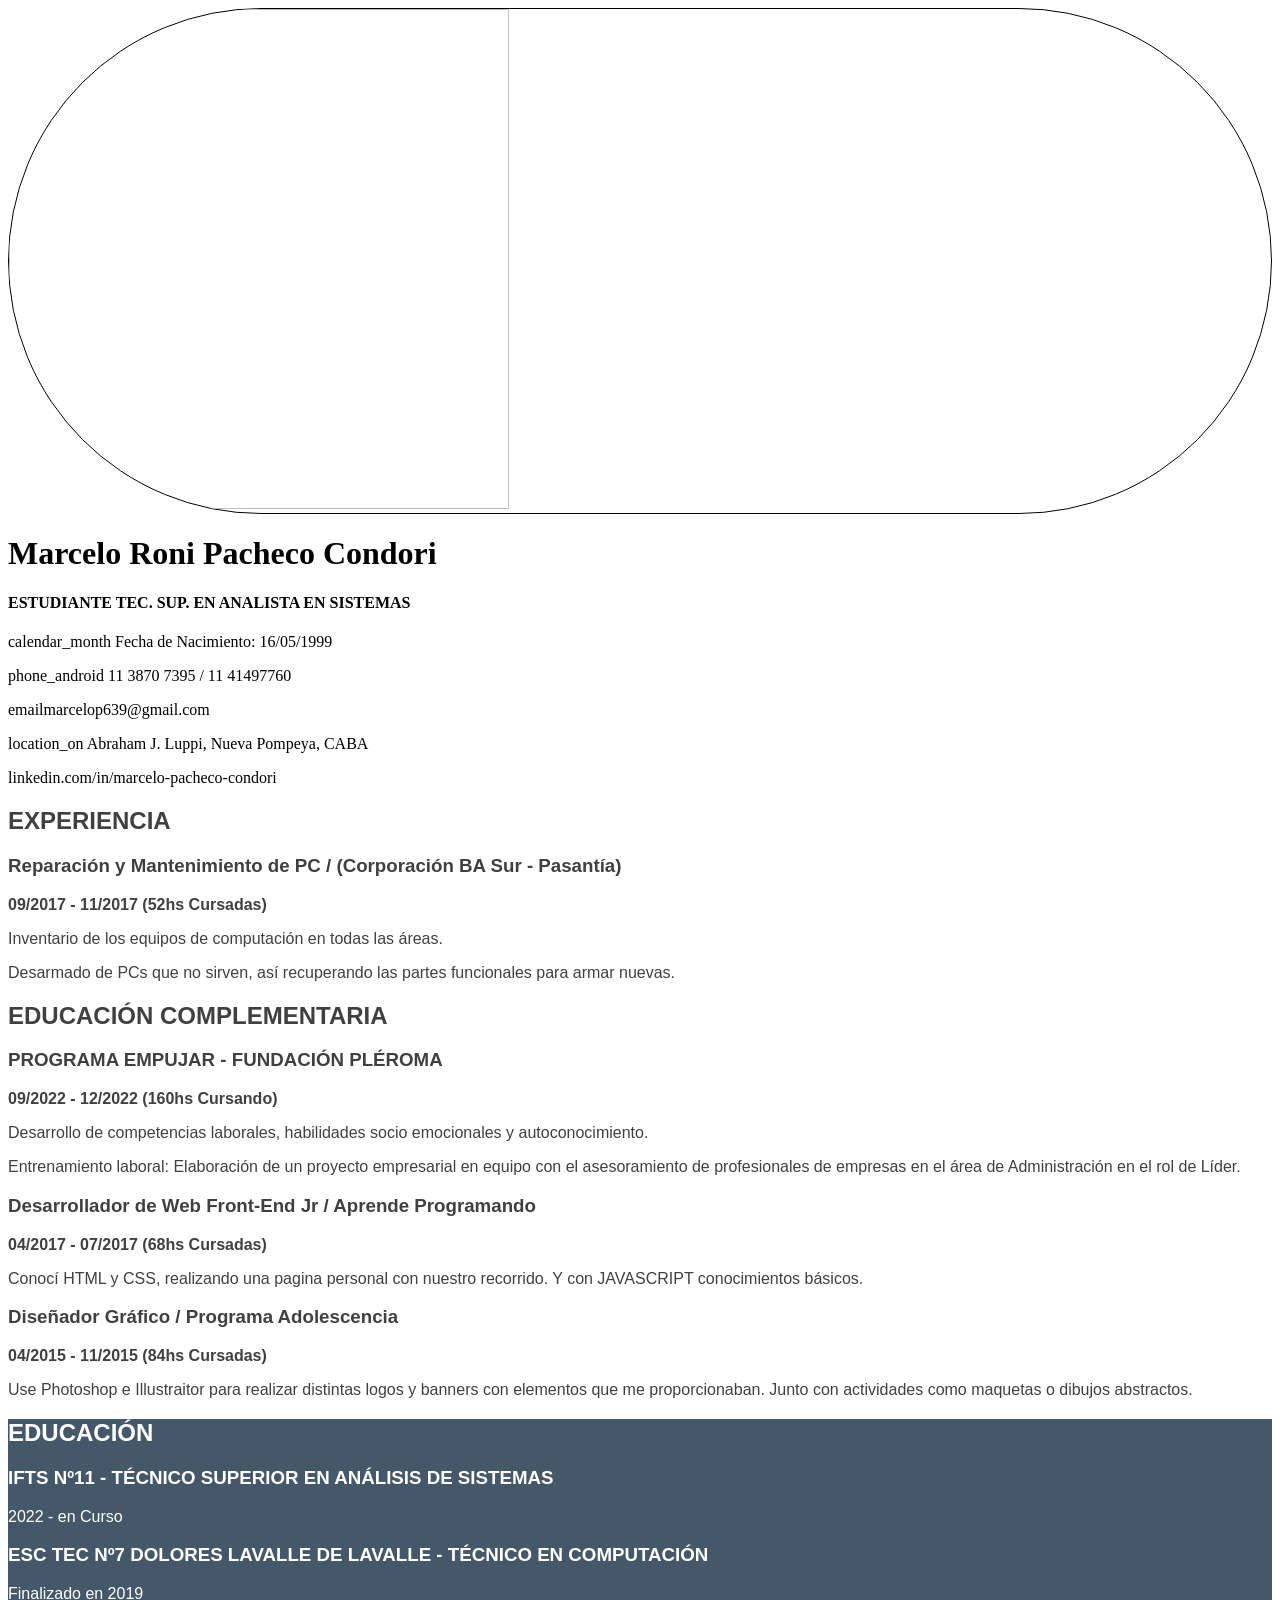
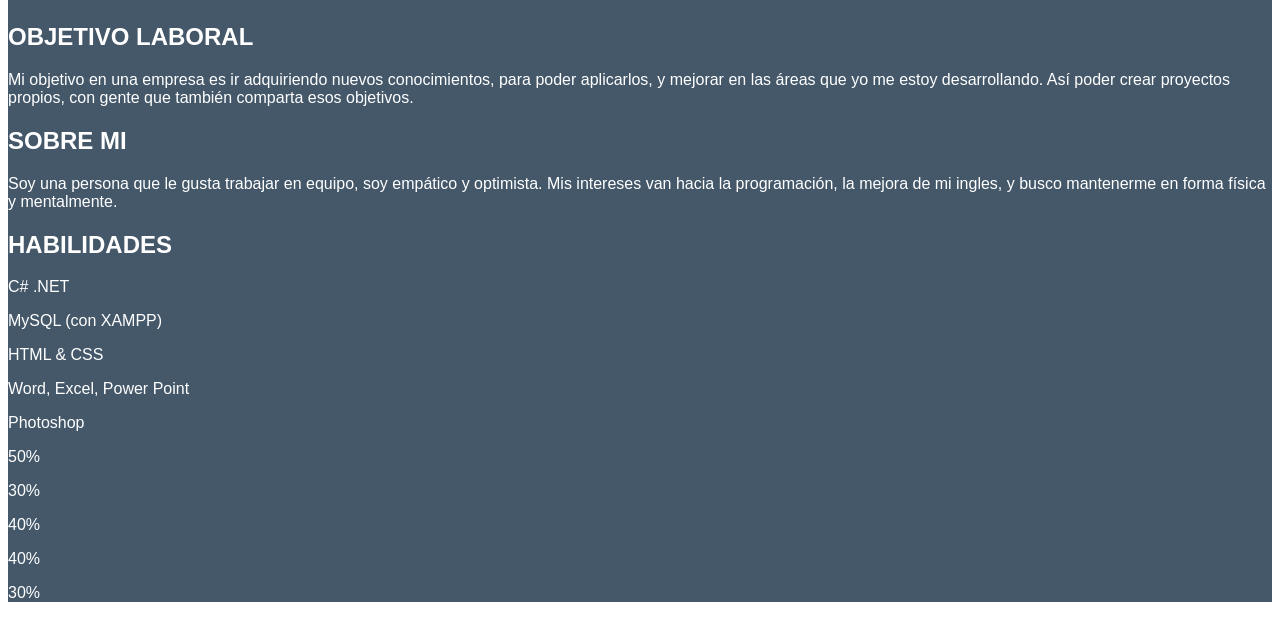
==== Mis Proyectos/CV/index.html @ 148ae228 "Estructura Inicial Info" ====
<!DOCTYPE html>
<html lang="en">
<head>
    <meta charset="UTF-8">
    <meta http-equiv="X-UA-Compatible" content="IE=edge">
    <meta name="viewport" content="width=device-width, initial-scale=1.0">
    <title>Document</title>

    <!-- Google Material Icons-->
    <link href="https://fonts.googleapis.com/icon?family=Material+Icons"
      rel="stylesheet">

    <!-- Mi CSS -->
    <link rel="stylesheet" type="text/css" href="css/index.css">

</head>
<body>
    
    <header>
        <div class="perfil">
            <img src="imagenes/Foto CV.jpg">
        </div>
        <div class="descripcion">
            <h1>Marcelo Roni Pacheco Condori</h1>
            <h4>ESTUDIANTE TEC. SUP. EN ANALISTA EN SISTEMAS</h4>
            <p><span class="material-icons-outlined">calendar_month</span> Fecha de Nacimiento: 16/05/1999</p>
            <p><span class="material-icons-outlined">phone_android</span> 11 3870 7395 / 11 41497760</p>
            <p><span class="material-icons-outlined">email</span>marcelop639@gmail.com</p>
            <P><span class="material-icons-outlined">location_on</span> Abraham J. Luppi, Nueva Pompeya, CABA</P>
            <p>  linkedin.com/in/marcelo-pacheco-condori</p>
        </div>
    </header>

    <main>
        <h2>EXPERIENCIA</h2>

        <h3>Reparación y Mantenimiento de PC / (Corporación BA Sur - Pasantía)</h3>
        <p><strong>09/2017 - 11/2017 (52hs Cursadas)</strong></p>
        <p>Inventario de los equipos de computación en todas las áreas.</p>
        <p>Desarmado de PCs que no sirven, así recuperando las partes funcionales para armar nuevas.</p>

        <h2>EDUCACIÓN COMPLEMENTARIA</h2>

        <h3>PROGRAMA EMPUJAR - FUNDACIÓN PLÉROMA</h3>
        <p><strong>09/2022 - 12/2022 (160hs Cursando)</strong></p>
        <p>Desarrollo de competencias laborales, habilidades socio emocionales y autoconocimiento.</p>
        <p>Entrenamiento laboral: Elaboración de un proyecto empresarial en equipo con el asesoramiento 
            de profesionales de empresas en el área de Administración en el rol de Líder.
        </p>

        <h3>Desarrollador de Web Front-End Jr  / Aprende Programando</h3>
        <p><strong>04/2017 - 07/2017 (68hs Cursadas)</strong></p>
        <p>Conocí HTML y CSS, realizando una pagina personal con nuestro recorrido. Y con JAVASCRIPT conocimientos básicos.</p>

        <h3>Diseñador Gráfico / Programa Adolescencia</h3>
        <p><strong>04/2015 - 11/2015 (84hs Cursadas)</strong></p>
        <p>Use Photoshop e Illustraitor para realizar distintas logos y banners con elementos que me proporcionaban. 
            Junto con actividades como maquetas o dibujos abstractos.
        </p>
        
    </main>

    <aside>

        <h2>EDUCACIÓN</h2>

        <h3><strong>IFTS Nº11 - TÉCNICO SUPERIOR EN ANÁLISIS DE SISTEMAS</strong></h3>
        <p>2022 - en Curso</p>

        <h3><strong>ESC TEC Nº7 DOLORES LAVALLE DE LAVALLE - TÉCNICO EN COMPUTACIÓN</strong></h3>
        <p>Finalizado en 2019</p>

        <h2>OBJETIVO LABORAL</h2>

        <p>Mi objetivo en una empresa es ir adquiriendo nuevos conocimientos, para poder aplicarlos, 
        y mejorar en las áreas que yo me estoy desarrollando. Así poder crear proyectos propios, con gente 
        que también comparta esos objetivos.</p>

        <h2>SOBRE MI</h2>

        <p>Soy una persona que le gusta trabajar en equipo, soy empático y optimista. 
        Mis intereses van hacia la programación, la mejora de mi ingles, y 
        busco mantenerme en forma física y mentalmente.</p>

        <h2>HABILIDADES</h2>

        <p>C# .NET</p>
        <p>MySQL (con XAMPP)</p>
        <p>HTML & CSS</p>
        <p>Word, Excel, Power Point</p>
        <p>Photoshop</p>

        <div class="barra-fondo1">
            <div class="porcentaje1"></div>
        </div>
        <p>50%</p>
        <div class="barra-fondo2">
            <div class="porcentaje2"></div>
        </div>
        <p>30%</p>
        <div class="barra-fondo3">
            <div class="porcentaje3"></div>
        </div>        
        <p>40%</p>
        <div class="barra-fondo4">
            <div class="porcentaje4"></div>
        </div>
        <p>40%</p>
        <div class="barra-fondo5">
            <div class="porcentaje5"></div>
        </div>
        <p>30%</p>

    </aside>
    
</body>
</html>
---- Mis Proyectos/CV/css/index.css ----
*{
    box-sizing: border-box;
}

body{
    font-family: sans-serif;
}

.perfil{
    border: 1px solid black;
    overflow: hidden;
    border-radius: 500px;
}
img{
    width: 500px;
    height: 500px;
}

header{
    font-family: cursive;
}

aside{
    background-color: hsl(208, 22%, 34%);
    color: hsl(0, 0%, 100%);
}

main{
    color: hsl(0, 0%, 25%);
}
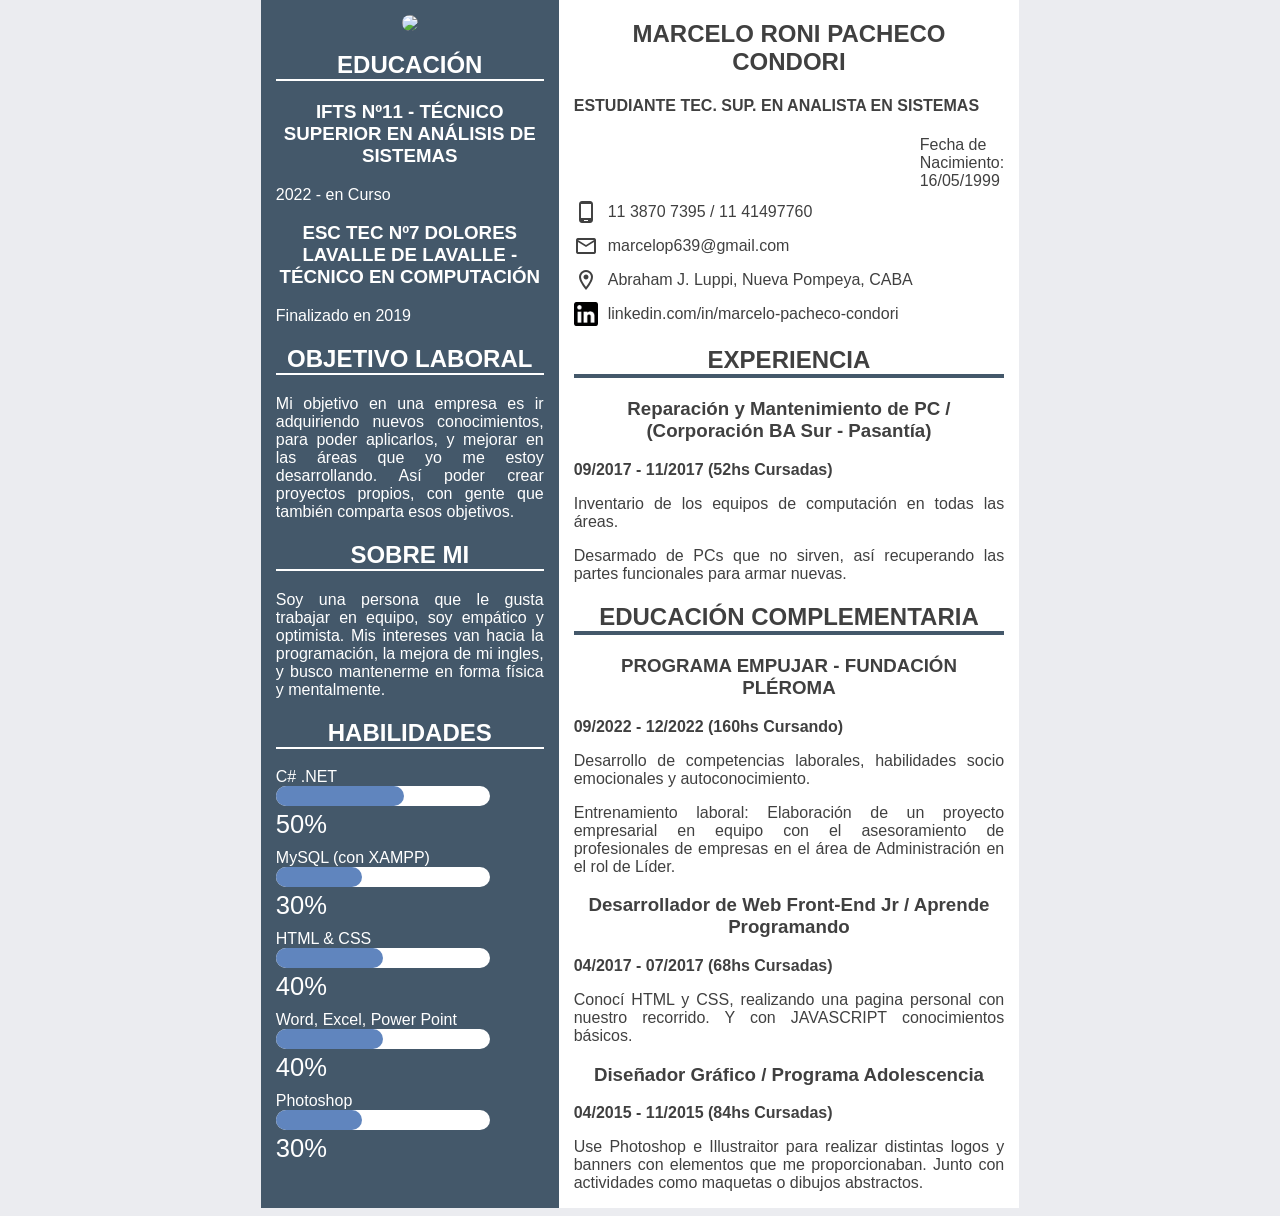
==== commit 95ef9500: "MarceloPacheco_CV_8º" ====
--- a/Mis Proyectos/CV/index.html
+++ b/Mis Proyectos/CV/index.html
@@ -7,7 +7,7 @@
     <title>Document</title>
 
     <!-- Google Material Icons-->
-    <link href="https://fonts.googleapis.com/icon?family=Material+Icons"
+    <link href="https://fonts.googleapis.com/icon?family=Material+Icons+Outlined"
       rel="stylesheet">
 
     <!-- Mi CSS -->
@@ -16,102 +16,142 @@
 </head>
 <body>
     
-    <header>
-        <div class="perfil">
-            <img src="imagenes/Foto CV.jpg">
+    <div class="contenedor">      
+        
+        <div class="izquierda">
+
+            <div class="foto">
+                <img src="imagenes/Foto CV.jpg">
+            </div>
+
+            <section id="educacion" class="seccion">
+                <h2>EDUCACIÓN</h2>
+    
+                <h3>IFTS Nº11 - TÉCNICO SUPERIOR EN ANÁLISIS DE SISTEMAS</h3>
+                <p>2022 - en Curso</p>
+    
+                <h3>ESC TEC Nº7 DOLORES LAVALLE DE LAVALLE - TÉCNICO EN COMPUTACIÓN</h3>
+                <p>Finalizado en 2019</p>
+            </section>
+            <section id="objetivo" class="seccion">
+                <h2>OBJETIVO LABORAL</h2>
+    
+                <p>Mi objetivo en una empresa es ir adquiriendo nuevos conocimientos, para poder aplicarlos, 
+                y mejorar en las áreas que yo me estoy desarrollando. Así poder crear proyectos propios, con gente 
+                que también comparta esos objetivos.</p>
+            </section>
+    
+            <section id="sobre_mi" class="seccion">
+                <h2>SOBRE MI</h2>
+    
+                <p>Soy una persona que le gusta trabajar en equipo, soy empático y optimista. 
+                Mis intereses van hacia la programación, la mejora de mi ingles, y 
+                busco mantenerme en forma física y mentalmente.</p>
+            </section>
+    
+            <section id="habilidades" class="seccion">
+                <h2>HABILIDADES</h2>
+                
+                <p>C# .NET</p>               
+                <div class="caja">
+                    <div class="barra_fondo">
+                        <div class="porcentaje1 porcentajes"></div>
+                    </div>
+                    <p class="cantidad">50%</p>
+                </div>
+                
+                <p>MySQL (con XAMPP)</p>
+                <div class="caja">
+                    <div class="barra_fondo">
+                        <div class="porcentaje2 porcentajes"></div>
+                    </div>
+                    <p class="cantidad">30%</p>
+                </div>
+    
+                <p>HTML & CSS</p>
+                <div class="caja">
+                    <div class="barra_fondo">
+                        <div class="porcentaje3 porcentajes"></div>
+                    </div>        
+                    <p class="cantidad">40%</p>
+                </div>
+    
+                <p>Word, Excel, Power Point</p>
+                <div class="caja">
+                    <div class="barra_fondo">
+                        <div class="porcentaje4 porcentajes"></div>
+                    </div>
+                    <p class="cantidad">40%</p>
+        
+                </div>
+    
+                <p>Photoshop</p>
+                <div class="caja">
+                    <div class="barra_fondo">
+                        <div class="porcentaje5 porcentajes"></div>
+                    </div>
+                    <p class="cantidad">30%</p>
+                </div>               
+    
+            </section>
+    
         </div>
-        <div class="descripcion">
-            <h1>Marcelo Roni Pacheco Condori</h1>
-            <h4>ESTUDIANTE TEC. SUP. EN ANALISTA EN SISTEMAS</h4>
-            <p><span class="material-icons-outlined">calendar_month</span> Fecha de Nacimiento: 16/05/1999</p>
-            <p><span class="material-icons-outlined">phone_android</span> 11 3870 7395 / 11 41497760</p>
-            <p><span class="material-icons-outlined">email</span>marcelop639@gmail.com</p>
-            <P><span class="material-icons-outlined">location_on</span> Abraham J. Luppi, Nueva Pompeya, CABA</P>
-            <p>  linkedin.com/in/marcelo-pacheco-condori</p>
-        </div>
-    </header>
+            
+        <div class="derecha">
+            <section id="perfil" class="seccion">
+                <!--<img src="imagenes/Foto CV.jpg">-->
+                <h1>MARCELO RONI PACHECO CONDORI</h1>
+                <h4>ESTUDIANTE TEC. SUP. EN ANALISTA EN SISTEMAS</h4>
+                <div class="datos_personales">
+                    <span class="material-icons-outlined">calendar_month</span><p>Fecha de Nacimiento: 16/05/1999</p>
+                </div>
+                <div class="datos_personales">
+                    <span class="material-icons-outlined">phone_android</span><p>11 3870 7395 / 11 41497760</p>
+                </div>
+                <div class="datos_personales">
+                    <span class="material-icons-outlined">email</span><p>marcelop639@gmail.com</p>
+                </div>
+                <div class="datos_personales">
+                    <span class="material-icons-outlined">location_on</span><p>Abraham J. Luppi, Nueva Pompeya, CABA</p>
+                </div>
+                <div class="datos_personales">                    
+                    <img src="Imagenes/LinkedIn.png" alt="in" class="linkedin">
+                    <p class="in">linkedin.com/in/marcelo-pacheco-condori</p>
+                </div>
+            </section>    
+        
+            <section id="experiencia" class="seccion">
+                <h2>EXPERIENCIA</h2>
+    
+                <h3>Reparación y Mantenimiento de PC / (Corporación BA Sur - Pasantía)</h3>
+                <p><strong>09/2017 - 11/2017 (52hs Cursadas)</strong></p>
+                <p>Inventario de los equipos de computación en todas las áreas.</p>
+                <p>Desarmado de PCs que no sirven, así recuperando las partes funcionales para armar nuevas.</p>
+            </section>
+    
+            <section id="complementaria" class="seccion">
+                <h2>EDUCACIÓN COMPLEMENTARIA</h2>
+    
+                <h3>PROGRAMA EMPUJAR - FUNDACIÓN PLÉROMA</h3>
+                <p><strong>09/2022 - 12/2022 (160hs Cursando)</strong></p>
+                <p>Desarrollo de competencias laborales, habilidades socio emocionales y autoconocimiento.</p>
+                <p>Entrenamiento laboral: Elaboración de un proyecto empresarial en equipo con el asesoramiento 
+                    de profesionales de empresas en el área de Administración en el rol de Líder.
+                </p>
+    
+                <h3>Desarrollador de Web Front-End Jr  / Aprende Programando</h3>
+                <p><strong>04/2017 - 07/2017 (68hs Cursadas)</strong></p>
+                <p>Conocí HTML y CSS, realizando una pagina personal con nuestro recorrido. Y con JAVASCRIPT conocimientos básicos.</p>
+    
+                <h3>Diseñador Gráfico / Programa Adolescencia</h3>
+                <p><strong>04/2015 - 11/2015 (84hs Cursadas)</strong></p>
+                <p>Use Photoshop e Illustraitor para realizar distintas logos y banners con elementos que me proporcionaban. 
+                    Junto con actividades como maquetas o dibujos abstractos.
+                </p>        
+            </section>
+        </div>        
 
-    <main>
-        <h2>EXPERIENCIA</h2>
-
-        <h3>Reparación y Mantenimiento de PC / (Corporación BA Sur - Pasantía)</h3>
-        <p><strong>09/2017 - 11/2017 (52hs Cursadas)</strong></p>
-        <p>Inventario de los equipos de computación en todas las áreas.</p>
-        <p>Desarmado de PCs que no sirven, así recuperando las partes funcionales para armar nuevas.</p>
-
-        <h2>EDUCACIÓN COMPLEMENTARIA</h2>
-
-        <h3>PROGRAMA EMPUJAR - FUNDACIÓN PLÉROMA</h3>
-        <p><strong>09/2022 - 12/2022 (160hs Cursando)</strong></p>
-        <p>Desarrollo de competencias laborales, habilidades socio emocionales y autoconocimiento.</p>
-        <p>Entrenamiento laboral: Elaboración de un proyecto empresarial en equipo con el asesoramiento 
-            de profesionales de empresas en el área de Administración en el rol de Líder.
-        </p>
-
-        <h3>Desarrollador de Web Front-End Jr  / Aprende Programando</h3>
-        <p><strong>04/2017 - 07/2017 (68hs Cursadas)</strong></p>
-        <p>Conocí HTML y CSS, realizando una pagina personal con nuestro recorrido. Y con JAVASCRIPT conocimientos básicos.</p>
-
-        <h3>Diseñador Gráfico / Programa Adolescencia</h3>
-        <p><strong>04/2015 - 11/2015 (84hs Cursadas)</strong></p>
-        <p>Use Photoshop e Illustraitor para realizar distintas logos y banners con elementos que me proporcionaban. 
-            Junto con actividades como maquetas o dibujos abstractos.
-        </p>
-        
-    </main>
-
-    <aside>
-
-        <h2>EDUCACIÓN</h2>
-
-        <h3><strong>IFTS Nº11 - TÉCNICO SUPERIOR EN ANÁLISIS DE SISTEMAS</strong></h3>
-        <p>2022 - en Curso</p>
-
-        <h3><strong>ESC TEC Nº7 DOLORES LAVALLE DE LAVALLE - TÉCNICO EN COMPUTACIÓN</strong></h3>
-        <p>Finalizado en 2019</p>
-
-        <h2>OBJETIVO LABORAL</h2>
-
-        <p>Mi objetivo en una empresa es ir adquiriendo nuevos conocimientos, para poder aplicarlos, 
-        y mejorar en las áreas que yo me estoy desarrollando. Así poder crear proyectos propios, con gente 
-        que también comparta esos objetivos.</p>
-
-        <h2>SOBRE MI</h2>
-
-        <p>Soy una persona que le gusta trabajar en equipo, soy empático y optimista. 
-        Mis intereses van hacia la programación, la mejora de mi ingles, y 
-        busco mantenerme en forma física y mentalmente.</p>
-
-        <h2>HABILIDADES</h2>
-
-        <p>C# .NET</p>
-        <p>MySQL (con XAMPP)</p>
-        <p>HTML & CSS</p>
-        <p>Word, Excel, Power Point</p>
-        <p>Photoshop</p>
-
-        <div class="barra-fondo1">
-            <div class="porcentaje1"></div>
-        </div>
-        <p>50%</p>
-        <div class="barra-fondo2">
-            <div class="porcentaje2"></div>
-        </div>
-        <p>30%</p>
-        <div class="barra-fondo3">
-            <div class="porcentaje3"></div>
-        </div>        
-        <p>40%</p>
-        <div class="barra-fondo4">
-            <div class="porcentaje4"></div>
-        </div>
-        <p>40%</p>
-        <div class="barra-fondo5">
-            <div class="porcentaje5"></div>
-        </div>
-        <p>30%</p>
-
-    </aside>
+    </div>    
     
 </body>
 </html>
--- a/Mis Proyectos/CV/css/index.css
+++ b/Mis Proyectos/CV/css/index.css
@@ -3,28 +3,145 @@
 }
 
 body{
+    display: flex;
+    justify-content: center;
+    align-items: center;
+
+    margin-top: 0;
     font-family: sans-serif;
+    background-color: hsl(228, 14%, 93%);
 }
 
-.perfil{
-    border: 1px solid black;
-    overflow: hidden;
-    border-radius: 500px;
-}
-img{
-    width: 500px;
-    height: 500px;
+/*Contenedores Generales*/
+.contenedor{
+    display: flex;
+
+    width: 60%;
+    background-color: hsl(0, 0%, 100%);
 }
 
-header{
-    font-family: cursive;
+.izquierda, .derecha{
+    padding-left: 15px;
+    padding-right: 15px;
 }
 
-aside{
+.izquierda{
+    flex-shrink: 1.2;
+
     background-color: hsl(208, 22%, 34%);
     color: hsl(0, 0%, 100%);
 }
+/*-----------------------*/
 
-main{
+.derecha{
+    flex-shrink: 1;
+
     color: hsl(0, 0%, 25%);
+}
+/*Fuentes*/
+h1{
+    font-family: Geneva, Verdana, sans-serif;
+}
+
+h1, h2, h3{
+    text-align: center;
+}
+
+h2{
+    border-bottom: 4px solid hsl(208, 22%, 34%);
+    font-family: Verdana, Tahoma, sans-serif;
+}
+
+.izquierda h2{
+    border-bottom: 2px solid hsl(0, 0%, 100%);
+}
+
+.seccion > p{
+    text-align: justify;
+}
+/*--------------------------*/
+
+/* Foto*/
+.foto{
+    position: relative;
+    display: flex;
+    justify-content: center;
+    align-items: center;
+    
+    margin-top: 15px;
+    /* border: 1px solid black; */
+    overflow: hidden;
+}
+.foto > img{
+    max-width: 40%;
+    border-radius: 50%;
+}
+/*--------------*/
+
+/*Perfil datos personales*/
+#perfil > .datos_personales{
+    display: flex;
+    align-items: center;
+    margin-top: 10px;
+}
+.datos_personales > p{
+    margin-left: 10px;
+    margin-bottom: 0;
+    margin-top: 0;
+}
+/*-------------------------*/
+/* Perfil LinkedIn*/
+#perfil > .datos_personales > img {
+    display: inline-block;
+    width: 24px;
+    height: 24px;
+}
+
+#perfil > .in{
+    display: inline-block;
+}
+/*--------------*/
+
+/*HABILIDADES (barras)*/
+#habilidades > p{
+    margin-top: 0;
+    margin-bottom: 0;
+}
+
+.barra_fondo{
+    display: inline-block;
+    width: 80%;
+    height: 20px;
+    background-color: hsl(0, 0%, 100%);
+    border-radius: 50px;
+}
+
+#habilidades .cantidad{
+    margin-bottom: 10px;
+    font-size: 1.6rem;
+    display: inline-block;
+    margin-top: 0;
+}
+
+.porcentajes{
+    height: 100%;
+    background-color: hsl(216, 42%, 56%);
+    border-radius: 50px;
+}
+
+/*se pone 10% +*/
+.porcentaje1{
+    width: 60%;
+}
+.porcentaje2{
+    width: 40%;
+}
+.porcentaje3{
+    width: 50%;
+}
+.porcentaje4{
+    width: 50%;
+}
+.porcentaje5{
+    width: 40%;
 }
